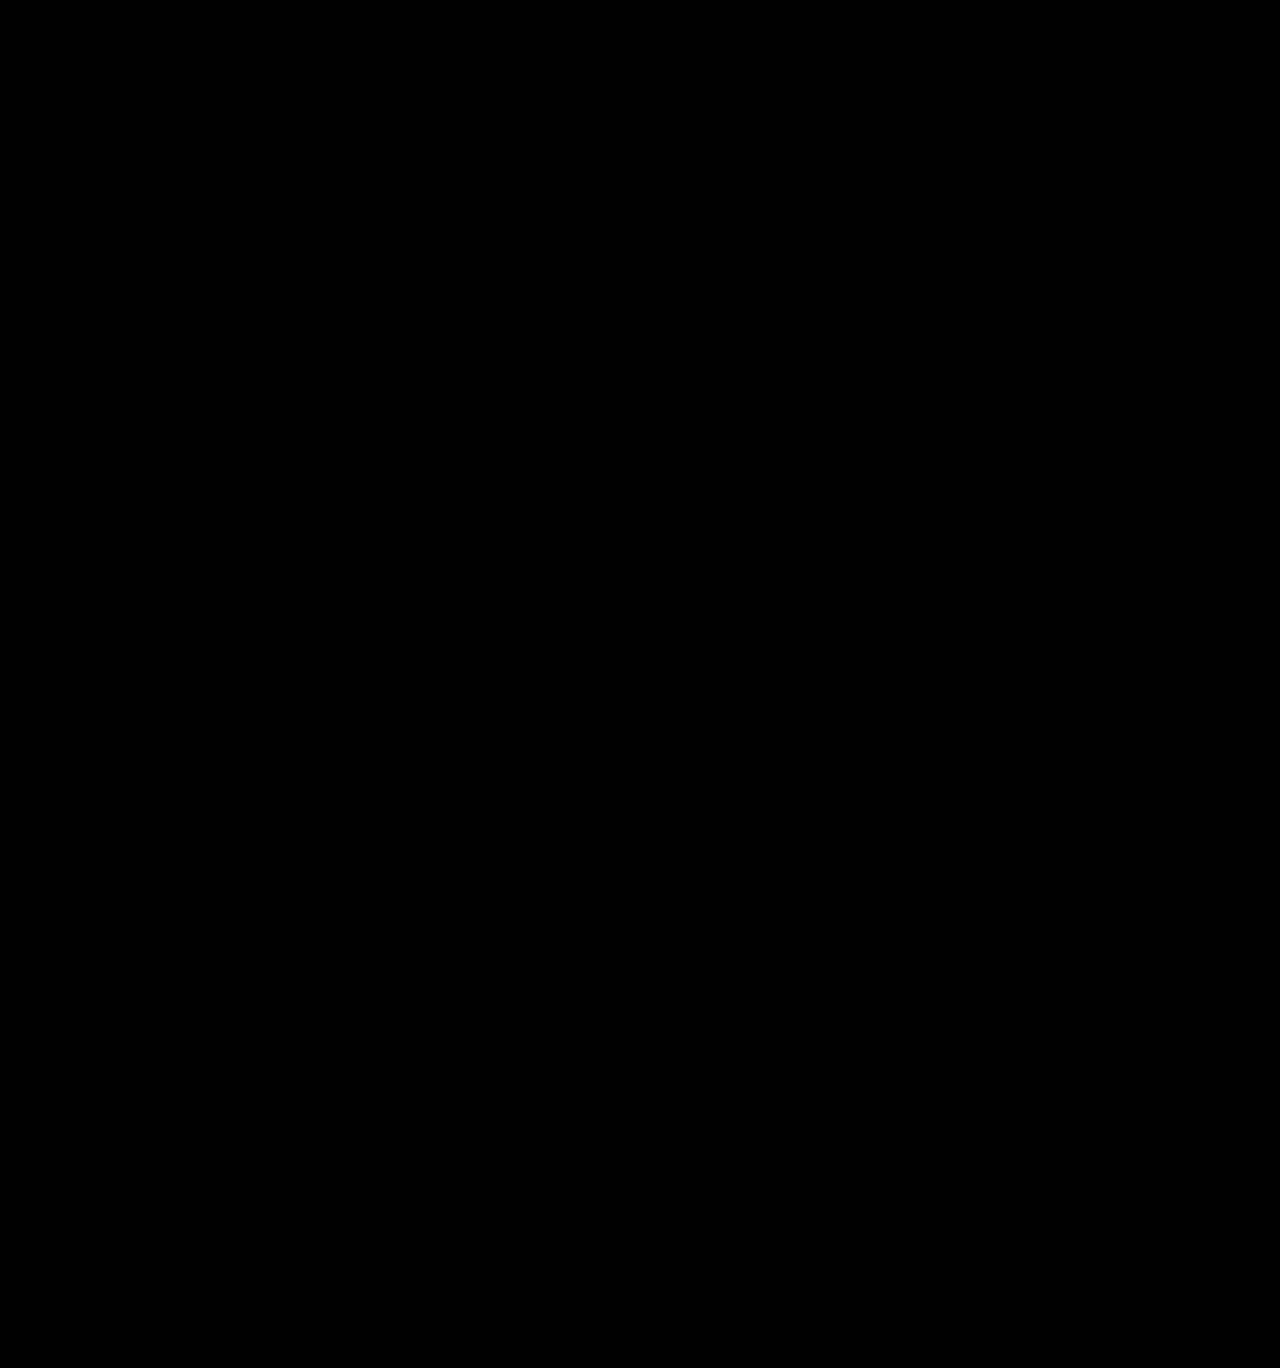
==== index.html @ b77e9252 "initial port commit" ====
<!DOCTYPE html>
<html lang="en">

<head>
    <meta charset="UTF-8">
    <meta http-equiv="refresh" content="0; url=landing/landing.html">
    <title>Redirecting...</title>
</head>

<body>
    <p>Redirecting to <a href="landing/landing.html">Pixel Design Studio</a>...</p>
</body>
</html>
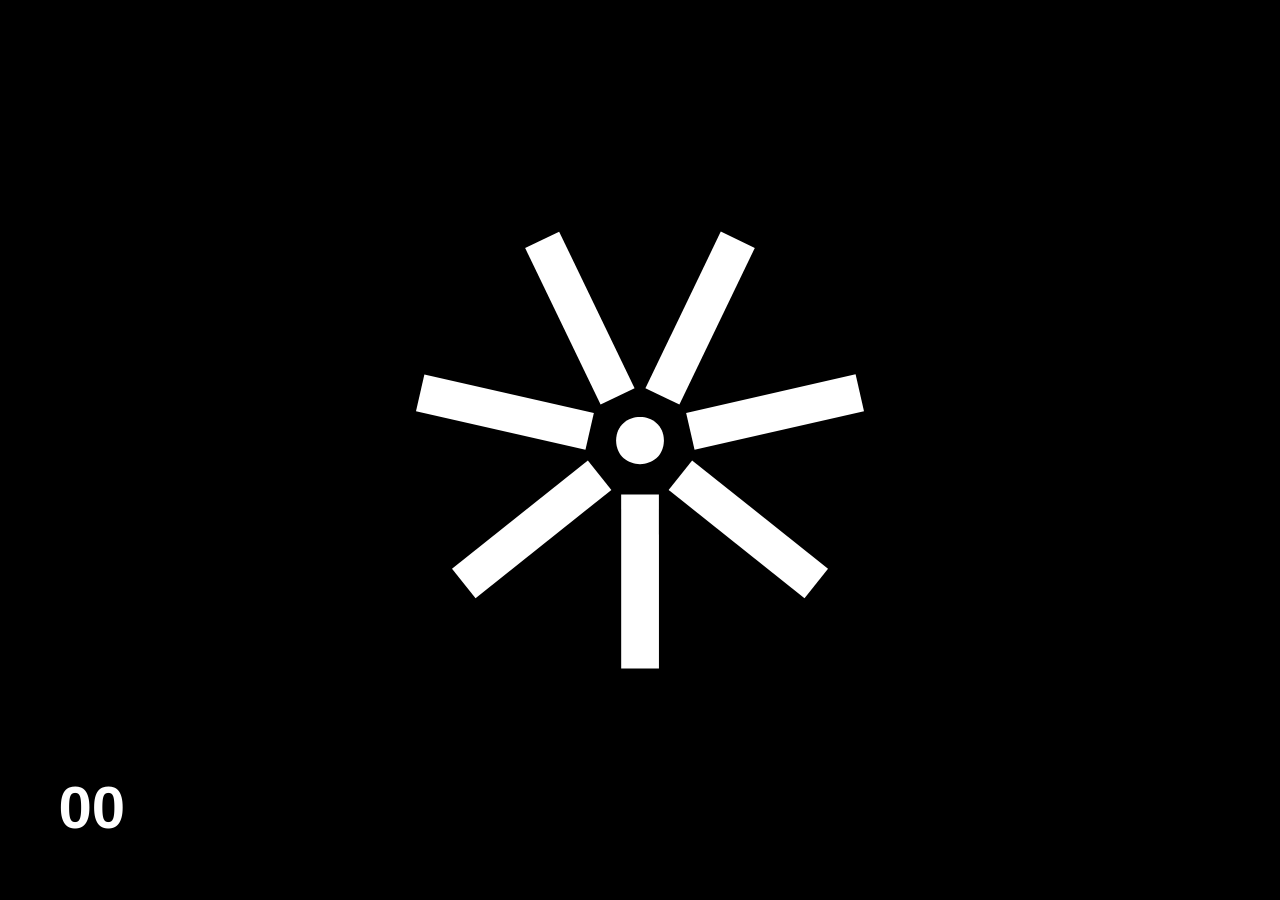
==== commit 69be7d60: "redirecting to animation on link click done" ====
--- a/index.html
+++ b/index.html
@@ -3,11 +3,11 @@
 
 <head>
     <meta charset="UTF-8">
-    <meta http-equiv="refresh" content="0; url=landing/landing.html">
+    <meta http-equiv="refresh" content="0; url=PortAnimation/index.html">
     <title>Redirecting...</title>
 </head>
 
 <body>
-    <p>Redirecting to <a href="landing/landing.html">Pixel Design Studio</a>...</p>
+    <p>Redirecting to <a href="PortAnimation/index.html">Pixel Design Studio</a>...</p>
 </body>
 </html>
